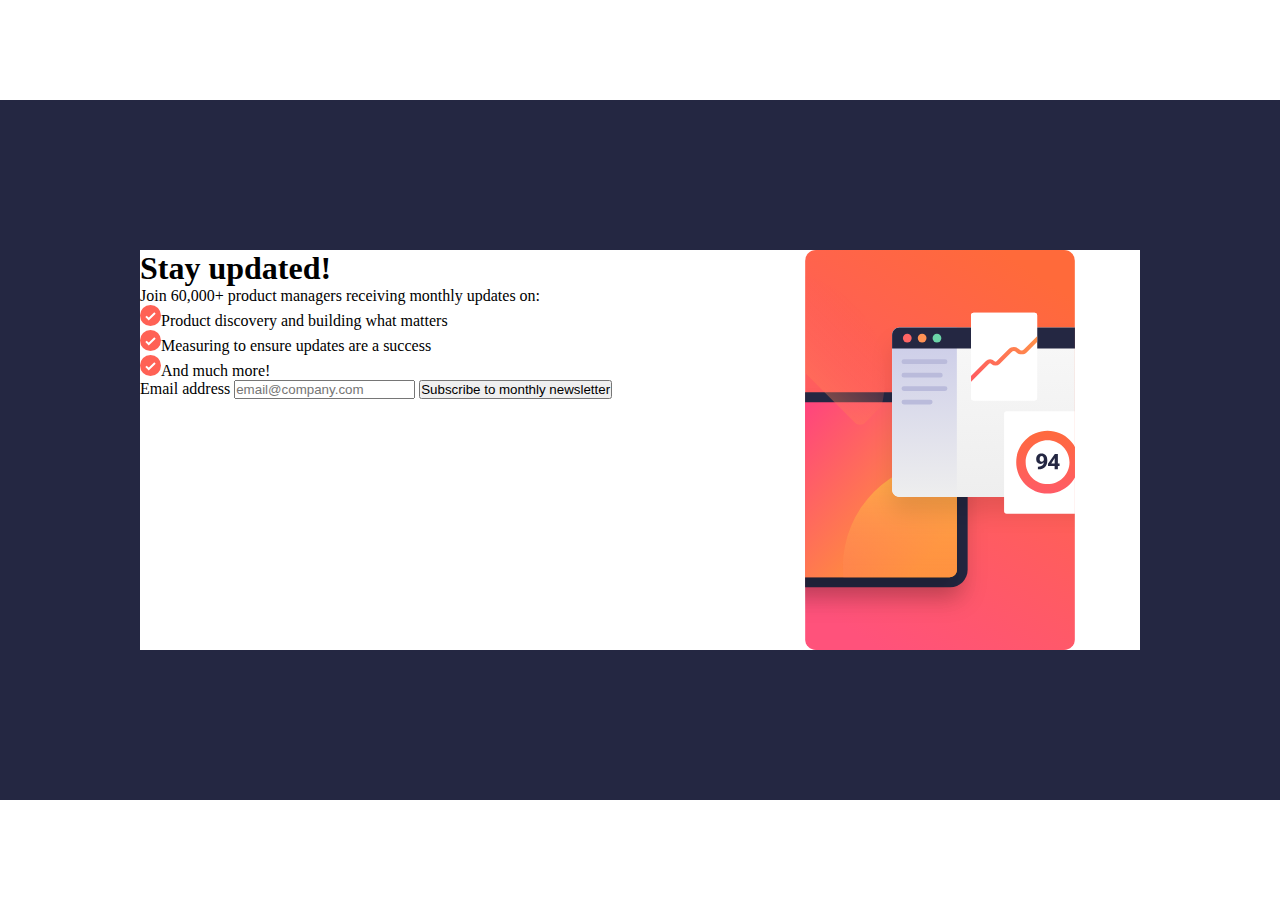
==== index.html @ a52175ff "challenger 01 frontendMentor" ====
<!DOCTYPE html>
<html lang="pt-BR">
<head>
  <meta charset="UTF-8">
  <meta name="viewport" content="width=device-width, initial-scale=1.0">

  <link rel="icon" type="image/png" sizes="32x32" href="./assets/images/favicon-32x32.png">
  <link rel="stylesheet" href="assets/style/style.css">
  
  <title>Frontend Mentor | Newsletter sign-up form with success message</title>

</head>
<body>
  <div class="container">
    <div class="main-content">
      <div class="content-text">
        <h1>Stay updated!</h1>
        <p>Join 60,000+ product managers receiving monthly updates on:</p>

        <ul class="itens-list">
          <li><img src="assets/images/icon-list.svg" alt="icon-list">Product discovery and building what matters</li>
          <li><img src="assets/images/icon-list.svg" alt="icon-list">Measuring to ensure updates are a success</li>
          <li><img src="assets/images/icon-list.svg" alt="icon-list">And much more!</li>
        </ul>

        <label>Email address</label>
        <input type="email" id="sub-email" placeholder="email@company.com">
        <button type="submit">Subscribe to monthly newsletter</button>
      </div>
      <img src="assets/images/illustration-sign-up-desktop.svg" alt="illustration-sign-up" class="image">
    </div>
  </div>
</body>
<script src="assets/js/main.js"></script>
</html>

  <!-- ---------------------------------------------------------------------------------------------------------------------- -->

  <!-- Success message start -->

  <!-- Thanks for subscribing!

  A confirmation email has been sent to ash@loremcompany.com. 
  Please open it and click the button inside to confirm your subscription.

  Dismiss message -->

  <!-- Success message end -->
  <!-- ---------------------------------------------------------------------------------------------------------------------- -->
  <!-- <div class="attribution">
    Challenge by <a href="https://www.frontendmentor.io?ref=challenge" target="_blank">Frontend Mentor</a>. 
    Coded by <a href="#">Your Name Here</a>.
  </div> -->
---- assets/style/style.css ----
* {
    margin: 0;
    padding: 0;
    box-sizing: border-box;
    list-style: none;
}

body {
    height: 100vh;
    background: url(https://www.frontendmentor.io/static/images/bg-solution.png) no-repeat;
    background-position: center;
    background-size: cover;
    display: flex;
    justify-content: center;
    align-items: center;
}

.container {
    background-color: hsl(234, 29%, 20%);
    margin: auto;
    width: 1440px;
    height: 700px;
    padding: 150px;
}

.main-content {
    background-color: hsl(0, 0%, 100%);
    max-height: 100%;
    max-width: 100%;
    width: 1000px;
    display: flex;
    justify-content: space-between;
}
/* .attribution { font-size: 11px; text-align: center; }
.attribution a { color: hsl(228, 45%, 44%); } */

/* # Front-end Style Guide

## Layout

The designs were created to the following widths:

- Mobile: 375px
- Desktop: 1440px

## Colors

### Primary

- Tomato: hsl(4, 100%, 67%)

### Neutral

- Dark Slate Grey: hsl(234, 29%, 20%)
- Charcoal Grey: hsl(235, 18%, 26%)
- Grey: hsl(231, 7%, 60%)
- White: hsl(0, 0%, 100%)

## Typography

### Body Copy

- Font size (paragraph): 16px

### Font

- Family: [Roboto](https://fonts.google.com/specimen/Roboto)
- Weights: 400, 700 */
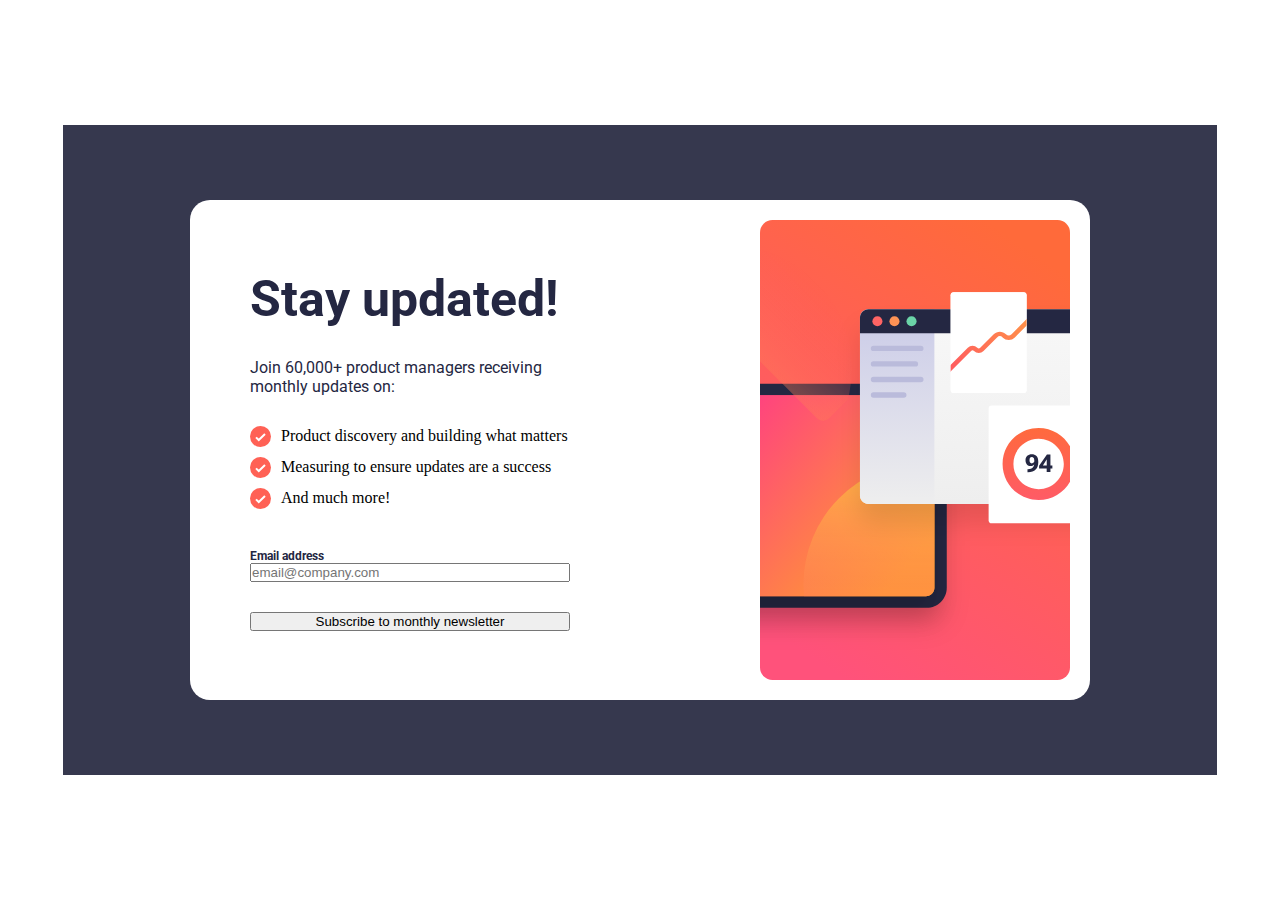
==== commit b1497b81: "challenger 01 frontendMentor" ====
--- a/index.html
+++ b/index.html
@@ -6,6 +6,10 @@
 
   <link rel="icon" type="image/png" sizes="32x32" href="./assets/images/favicon-32x32.png">
   <link rel="stylesheet" href="assets/style/style.css">
+
+  <link rel="preconnect" href="https://fonts.googleapis.com">
+  <link rel="preconnect" href="https://fonts.gstatic.com" crossorigin>
+  <link href="https://fonts.googleapis.com/css2?family=Roboto:wght@400;700&display=swap" rel="stylesheet">
   
   <title>Frontend Mentor | Newsletter sign-up form with success message</title>
 
@@ -23,8 +27,10 @@
           <li><img src="assets/images/icon-list.svg" alt="icon-list">And much more!</li>
         </ul>
 
-        <label>Email address</label>
-        <input type="email" id="sub-email" placeholder="email@company.com">
+        <div class="mail">
+          <label><b>Email address</b></label>
+          <input type="email" id="sub-email" placeholder="email@company.com">
+        </div>
         <button type="submit">Subscribe to monthly newsletter</button>
       </div>
       <img src="assets/images/illustration-sign-up-desktop.svg" alt="illustration-sign-up" class="image">
--- a/assets/style/style.css
+++ b/assets/style/style.css
@@ -15,21 +15,71 @@
     align-items: center;
 }
 
+p {
+    font-size: 16px;
+}
+
+h1 {
+    font-size: 50px;
+}
+
+label {
+    font-size: 12px;
+}
+
+h1, p, label {
+    font-family: 'Roboto', sans-serif;
+    color: hsl(234, 29%, 20%);
+}
+
 .container {
-    background-color: hsl(234, 29%, 20%);
-    margin: auto;
+    background-color: hsl(235, 18%, 26%);
+    margin: 62.6px;
     width: 1440px;
-    height: 700px;
-    padding: 150px;
+    height: 650px;
+    display: flex;
+    justify-content: center;
+    align-items: center;
 }
 
 .main-content {
     background-color: hsl(0, 0%, 100%);
     max-height: 100%;
-    max-width: 100%;
-    width: 1000px;
+    width: 900px;
+    height: 500px;
+    border-radius: 20px;
+    padding: 20px 20px 20px 60px;
+    display: grid;
+    grid-template-columns: 1fr 1fr;
+    justify-items: stretch;
+    position: relative;
+}
+
+.image {
+    height: 460px;
+    margin: 0 auto;
+    padding-left: 130px;
+}
+
+.content-text {
     display: flex;
-    justify-content: space-between;
+    flex-direction: column;
+    justify-content: center;
+    align-items: stretch;
+    gap: 30px;
+    width: 320px;
+}
+
+.itens-list li {
+    display: flex;
+    gap: 10px;
+    padding-bottom: 10px;
+    align-items: center;
+}
+
+.mail {
+    display: flex;
+    flex-direction: column;
 }
 /* .attribution { font-size: 11px; text-align: center; }
 .attribution a { color: hsl(228, 45%, 44%); } */
@@ -55,14 +105,3 @@
 - Charcoal Grey: hsl(235, 18%, 26%)
 - Grey: hsl(231, 7%, 60%)
 - White: hsl(0, 0%, 100%)
-
-## Typography
-
-### Body Copy
-
-- Font size (paragraph): 16px
-
-### Font
-
-- Family: [Roboto](https://fonts.google.com/specimen/Roboto)
-- Weights: 400, 700 */
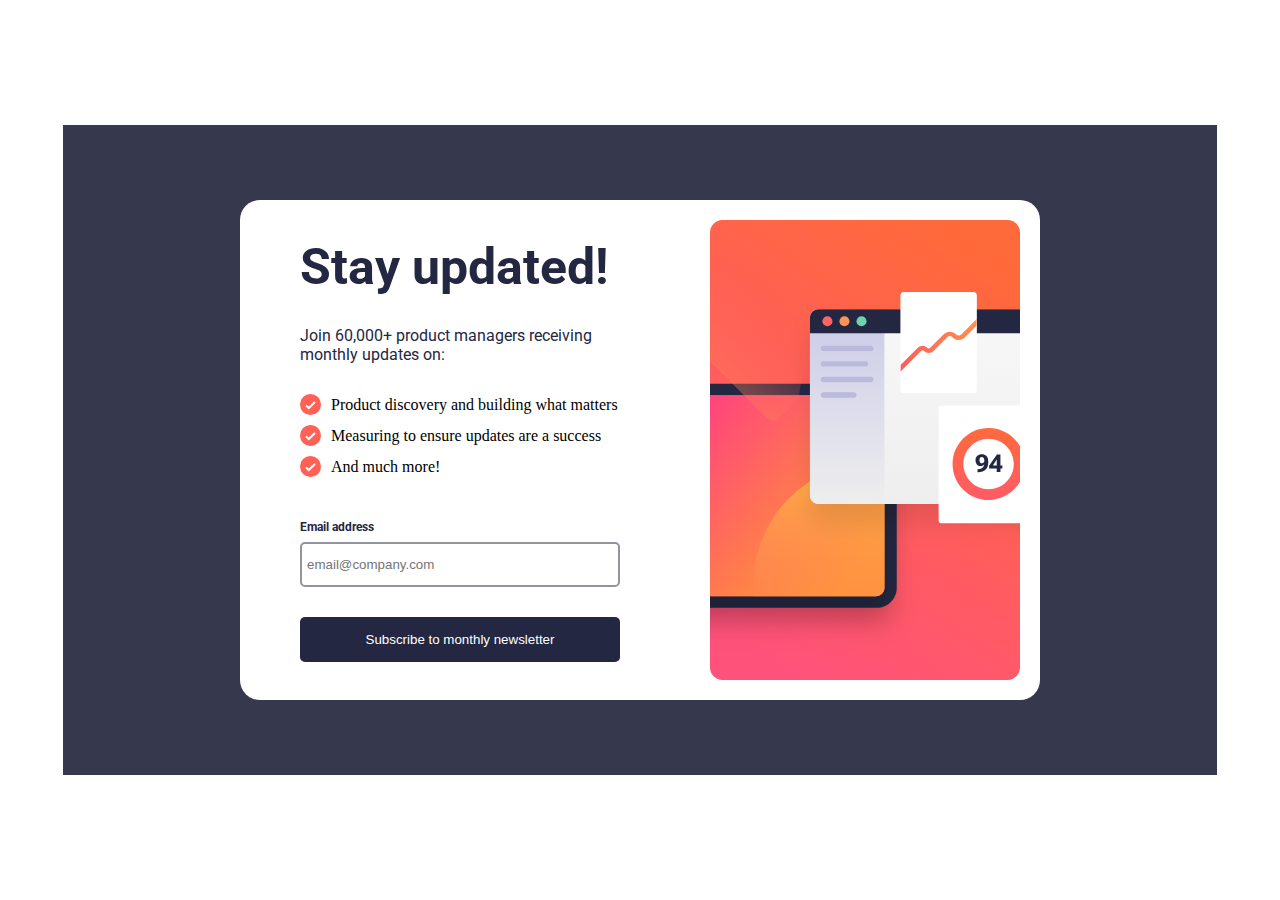
==== commit 9de8d6da: "challenger 01 frontendMentor" ====
--- a/index.html
+++ b/index.html
@@ -28,7 +28,10 @@
         </ul>
 
         <div class="mail">
-          <label><b>Email address</b></label>
+          <div>
+            <label><b>Email address</b></label>
+            <span></span>
+          </div>
           <input type="email" id="sub-email" placeholder="email@company.com">
         </div>
         <button type="submit">Subscribe to monthly newsletter</button>
@@ -41,18 +44,6 @@
 </html>
 
   <!-- ---------------------------------------------------------------------------------------------------------------------- -->
-
-  <!-- Success message start -->
-
-  <!-- Thanks for subscribing!
-
-  A confirmation email has been sent to ash@loremcompany.com. 
-  Please open it and click the button inside to confirm your subscription.
-
-  Dismiss message -->
-
-  <!-- Success message end -->
-  <!-- ---------------------------------------------------------------------------------------------------------------------- -->
   <!-- <div class="attribution">
     Challenge by <a href="https://www.frontendmentor.io?ref=challenge" target="_blank">Frontend Mentor</a>. 
     Coded by <a href="#">Your Name Here</a>.
--- a/assets/style/style.css
+++ b/assets/style/style.css
@@ -45,7 +45,7 @@
 .main-content {
     background-color: hsl(0, 0%, 100%);
     max-height: 100%;
-    width: 900px;
+    width: 800px;
     height: 500px;
     border-radius: 20px;
     padding: 20px 20px 20px 60px;
@@ -58,7 +58,7 @@
 .image {
     height: 460px;
     margin: 0 auto;
-    padding-left: 130px;
+    padding-left: 50px;
 }
 
 .content-text {
@@ -81,9 +81,74 @@
     display: flex;
     flex-direction: column;
 }
-/* .attribution { font-size: 11px; text-align: center; }
-.attribution a { color: hsl(228, 45%, 44%); } */
 
+#sub-email {
+    height: 45px;
+    width: 100%;
+    padding: 5px;
+    margin-top: 7px;
+    border-style: solid;
+    border-radius: 5px;
+    border-color: hsl(231, 7%, 60%);
+    color: hsl(234, 29%, 20%);
+}
+
+button {
+    height: 45px;
+    width: 100%;
+    cursor: pointer;
+    border: none;
+    border-radius: 5px;
+    color: hsl(0, 0%, 100%);
+    background-color: hsl(234, 29%, 20%);
+}
+
+button:hover {
+    background: linear-gradient(to right, hsl(350, 100%, 59%), hsl(4, 100%, 67%)100%);
+    font-family: 'Roboto', sans-serif;
+    box-shadow: 2px 4px 10px 2px hsla(4, 100%, 67%, 0.593);
+}
+
+/* layout success-active */
+
+.success-content {
+    background-color: hsl(0, 0%, 100%);
+    max-height: 100%;
+    width: 400px;
+    height: 400px;
+    border-radius: 20px;
+    padding: 40px;
+    display: flex;
+    justify-items: center;
+    align-items: center;
+}
+
+.success-content .content-text {
+    gap: 20px;
+}
+
+.success-content p {
+    font-size: 12px;
+}
+
+/* layout error-states */
+
+.error-content {
+    display: flex;
+    justify-content: space-between;
+    align-items: center;
+}
+
+.error-content span {
+    color: hsl(4, 100%, 67%);
+    font-size: 12px;
+}
+
+.error-email {
+    border-color: hsl(4, 100%, 77%);
+    color: hsl(4, 100%, 67%);
+    background-color: hsl(4, 100%, 94%);
+}
 /* # Front-end Style Guide
 
 ## Layout
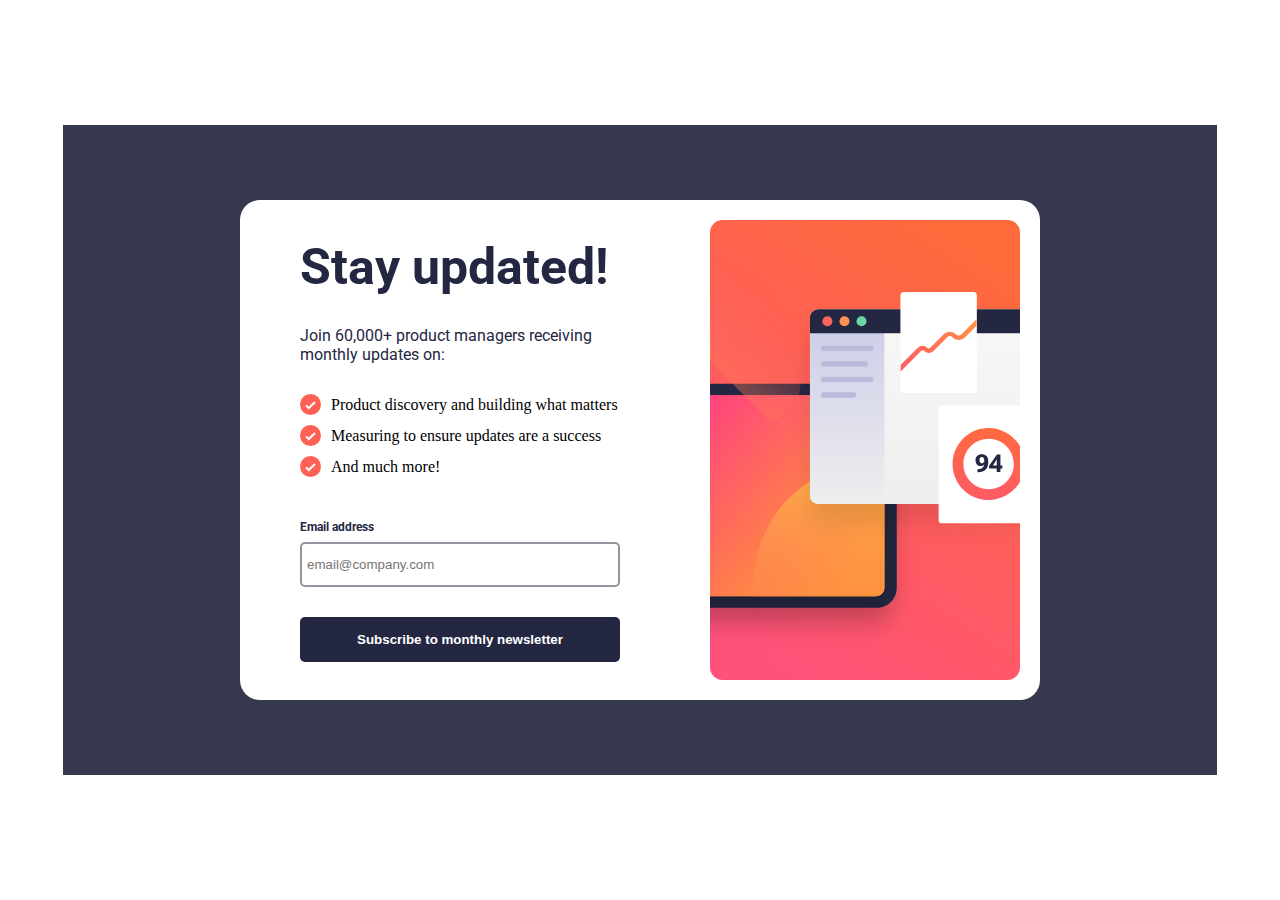
==== commit 6fdae29c: "challenger 01 frontendMentor" ====
--- a/index.html
+++ b/index.html
@@ -1,19 +1,22 @@
 <!DOCTYPE html>
 <html lang="pt-BR">
+
 <head>
   <meta charset="UTF-8">
   <meta name="viewport" content="width=device-width, initial-scale=1.0">
 
   <link rel="icon" type="image/png" sizes="32x32" href="./assets/images/favicon-32x32.png">
   <link rel="stylesheet" href="assets/style/style.css">
+  <link rel="stylesheet" href="assets/style/responsive-main.css">
 
   <link rel="preconnect" href="https://fonts.googleapis.com">
   <link rel="preconnect" href="https://fonts.gstatic.com" crossorigin>
   <link href="https://fonts.googleapis.com/css2?family=Roboto:wght@400;700&display=swap" rel="stylesheet">
-  
+
   <title>Frontend Mentor | Newsletter sign-up form with success message</title>
 
 </head>
+
 <body>
   <div class="container">
     <div class="main-content">
@@ -28,23 +31,24 @@
         </ul>
 
         <div class="mail">
-          <div>
-            <label><b>Email address</b></label>
+          <div class="erro-msg">
+            <label>Email address</label>
             <span></span>
           </div>
-          <input type="email" id="sub-email" placeholder="email@company.com">
+          <input type="email" class="sub-email" placeholder="email@company.com">
         </div>
-        <button type="submit">Subscribe to monthly newsletter</button>
+        <button type="click">Subscribe to monthly newsletter</button>
       </div>
       <img src="assets/images/illustration-sign-up-desktop.svg" alt="illustration-sign-up" class="image">
+      <img src="assets/images/illustration-sign-up-mobile.svg" alt="illustration-sign-up-mob" class="image-2">
     </div>
   </div>
 </body>
 <script src="assets/js/main.js"></script>
+
 </html>
 
-  <!-- ---------------------------------------------------------------------------------------------------------------------- -->
-  <!-- <div class="attribution">
+<!-- <div class="attribution">
     Challenge by <a href="https://www.frontendmentor.io?ref=challenge" target="_blank">Frontend Mentor</a>. 
     Coded by <a href="#">Your Name Here</a>.
   </div> -->--- a/assets/style/style.css
+++ b/assets/style/style.css
@@ -25,9 +25,12 @@
 
 label {
     font-size: 12px;
+    font-weight: bold;
 }
 
-h1, p, label {
+h1,
+p,
+label {
     font-family: 'Roboto', sans-serif;
     color: hsl(234, 29%, 20%);
 }
@@ -61,6 +64,10 @@
     padding-left: 50px;
 }
 
+.image-2 {
+    display: none;
+}
+
 .content-text {
     display: flex;
     flex-direction: column;
@@ -82,7 +89,7 @@
     flex-direction: column;
 }
 
-#sub-email {
+.sub-email {
     height: 45px;
     width: 100%;
     padding: 5px;
@@ -101,6 +108,7 @@
     border-radius: 5px;
     color: hsl(0, 0%, 100%);
     background-color: hsl(234, 29%, 20%);
+    font-weight: bold;
 }
 
 button:hover {
@@ -109,7 +117,7 @@
     box-shadow: 2px 4px 10px 2px hsla(4, 100%, 67%, 0.593);
 }
 
-/* layout success-active */
+/* ---------- layout success-active ---------- */
 
 .success-content {
     background-color: hsl(0, 0%, 100%);
@@ -131,7 +139,7 @@
     font-size: 12px;
 }
 
-/* layout error-states */
+/* ---------- layout error-states ---------- */
 
 .error-content {
     display: flex;
@@ -149,6 +157,9 @@
     color: hsl(4, 100%, 67%);
     background-color: hsl(4, 100%, 94%);
 }
+
+/* --------------------------------------------------------------------------------- */
+
 /* # Front-end Style Guide
 
 ## Layout
@@ -169,4 +180,4 @@
 - Dark Slate Grey: hsl(234, 29%, 20%)
 - Charcoal Grey: hsl(235, 18%, 26%)
 - Grey: hsl(231, 7%, 60%)
-- White: hsl(0, 0%, 100%)
+- White: hsl(0, 0%, 100%)--- a/assets/style/responsive-main.css
+++ b/assets/style/responsive-main.css
@@ -0,0 +1,25 @@
+@media (max-width: 375px) {
+    body, .container {
+        background: none;
+    }
+
+    .main-content {
+        display: flex;
+        flex-direction: column-reverse;
+        max-width: 375px;
+        height: 100vh;
+        border-radius: 0;
+        align-items: center;
+        padding: 20px;
+    }
+
+    .main-content .image {
+        display: none;
+    }
+
+    .main-content .image-2 {
+        display: inline;
+        top: 0;
+        height: 100%;
+    }
+}